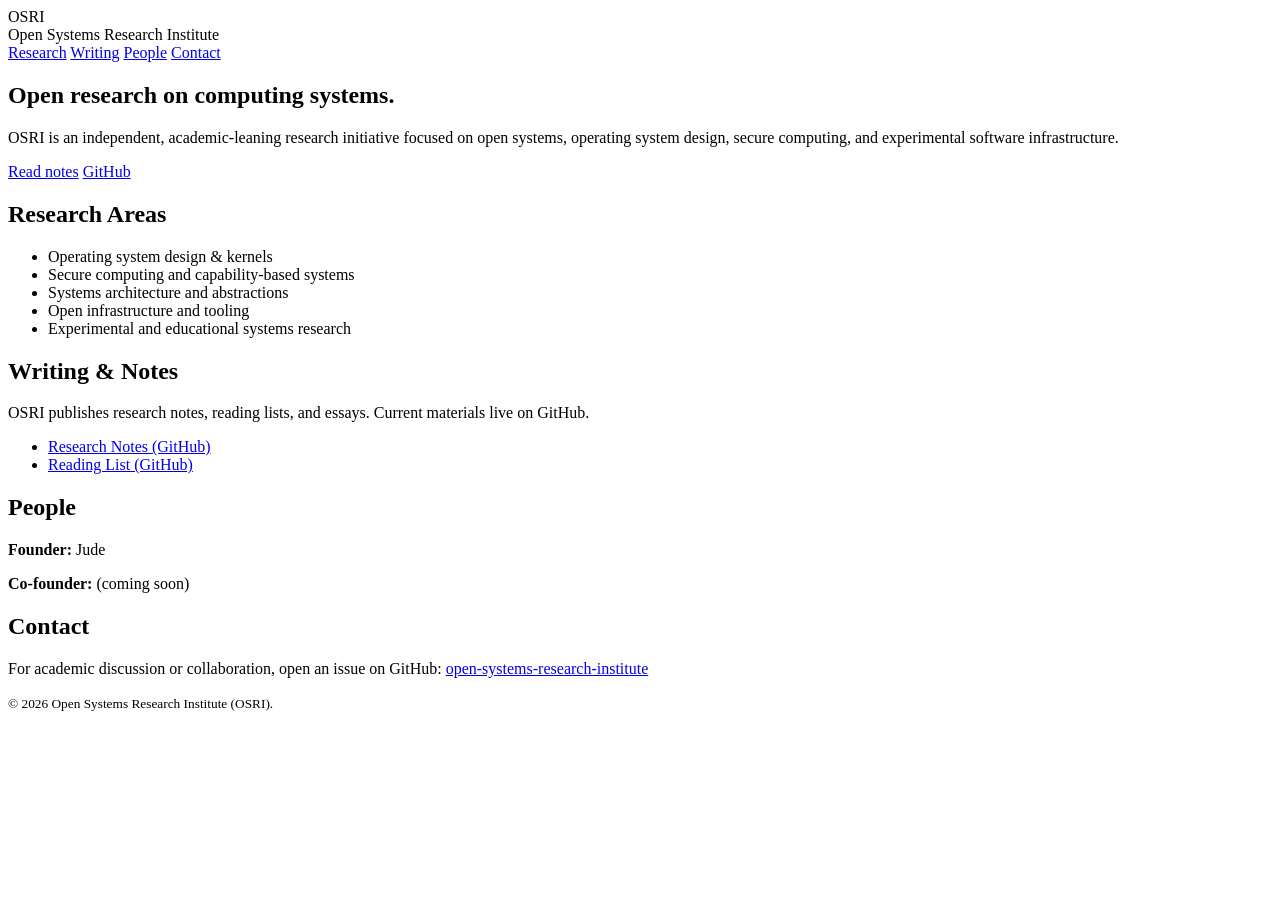
==== index.html @ 353d2239 "Create index.html Add initial website homepage" ====
<!doctype html>
<html lang="en">
<head>
  <meta charset="utf-8" />
  <meta name="viewport" content="width=device-width,initial-scale=1" />
  <title>Open Systems Research Institute (OSRI)</title>
  <meta name="description" content="Independent, academic-leaning research initiative exploring open systems, OS design, and secure computing." />
  <link rel="stylesheet" href="styles.css" />
</head>
<body>
  <header class="header">
    <div class="container">
      <div class="brand">
        <div class="mark">OSRI</div>
        <div class="name">Open Systems Research Institute</div>
      </div>
      <nav class="nav">
        <a href="#research">Research</a>
        <a href="#writing">Writing</a>
        <a href="#people">People</a>
        <a href="#contact">Contact</a>
      </nav>
    </div>
  </header>

  <main>
    <section class="hero">
      <div class="container">
        <h1>Open research on computing systems.</h1>
        <p>
          OSRI is an independent, academic-leaning research initiative focused on open systems,
          operating system design, secure computing, and experimental software infrastructure.
        </p>
        <div class="cta">
          <a class="button" href="#writing">Read notes</a>
          <a class="button outline" href="https://github.com/open-systems-research-institute" target="_blank" rel="noreferrer">GitHub</a>
        </div>
      </div>
    </section>

    <section id="research" class="section">
      <div class="container">
        <h2>Research Areas</h2>
        <ul class="list">
          <li>Operating system design & kernels</li>
          <li>Secure computing and capability-based systems</li>
          <li>Systems architecture and abstractions</li>
          <li>Open infrastructure and tooling</li>
          <li>Experimental and educational systems research</li>
        </ul>
      </div>
    </section>

    <section id="writing" class="section alt">
      <div class="container">
        <h2>Writing & Notes</h2>
        <p>
          OSRI publishes research notes, reading lists, and essays. Current materials live on GitHub.
        </p>
        <ul class="list">
          <li><a href="https://github.com/open-systems-research-institute" target="_blank" rel="noreferrer">Research Notes (GitHub)</a></li>
          <li><a href="https://github.com/open-systems-research-institute" target="_blank" rel="noreferrer">Reading List (GitHub)</a></li>
        </ul>
      </div>
    </section>

    <section id="people" class="section">
      <div class="container">
        <h2>People</h2>
        <p><strong>Founder:</strong> Jude</p>
        <p><strong>Co-founder:</strong> (coming soon)</p>
      </div>
    </section>

    <section id="contact" class="section alt">
      <div class="container">
        <h2>Contact</h2>
        <p>
          For academic discussion or collaboration, open an issue on GitHub:
          <a href="https://github.com/open-systems-research-institute" target="_blank" rel="noreferrer">open-systems-research-institute</a>
        </p>
      </div>
    </section>
  </main>

  <footer class="footer">
    <div class="container">
      <small>© <span id="year"></span> Open Systems Research Institute (OSRI).</small>
    </div>
  </footer>

  <script>
    document.getElementById("year").textContent = new Date().getFullYear();
  </script>
</body>
</html>
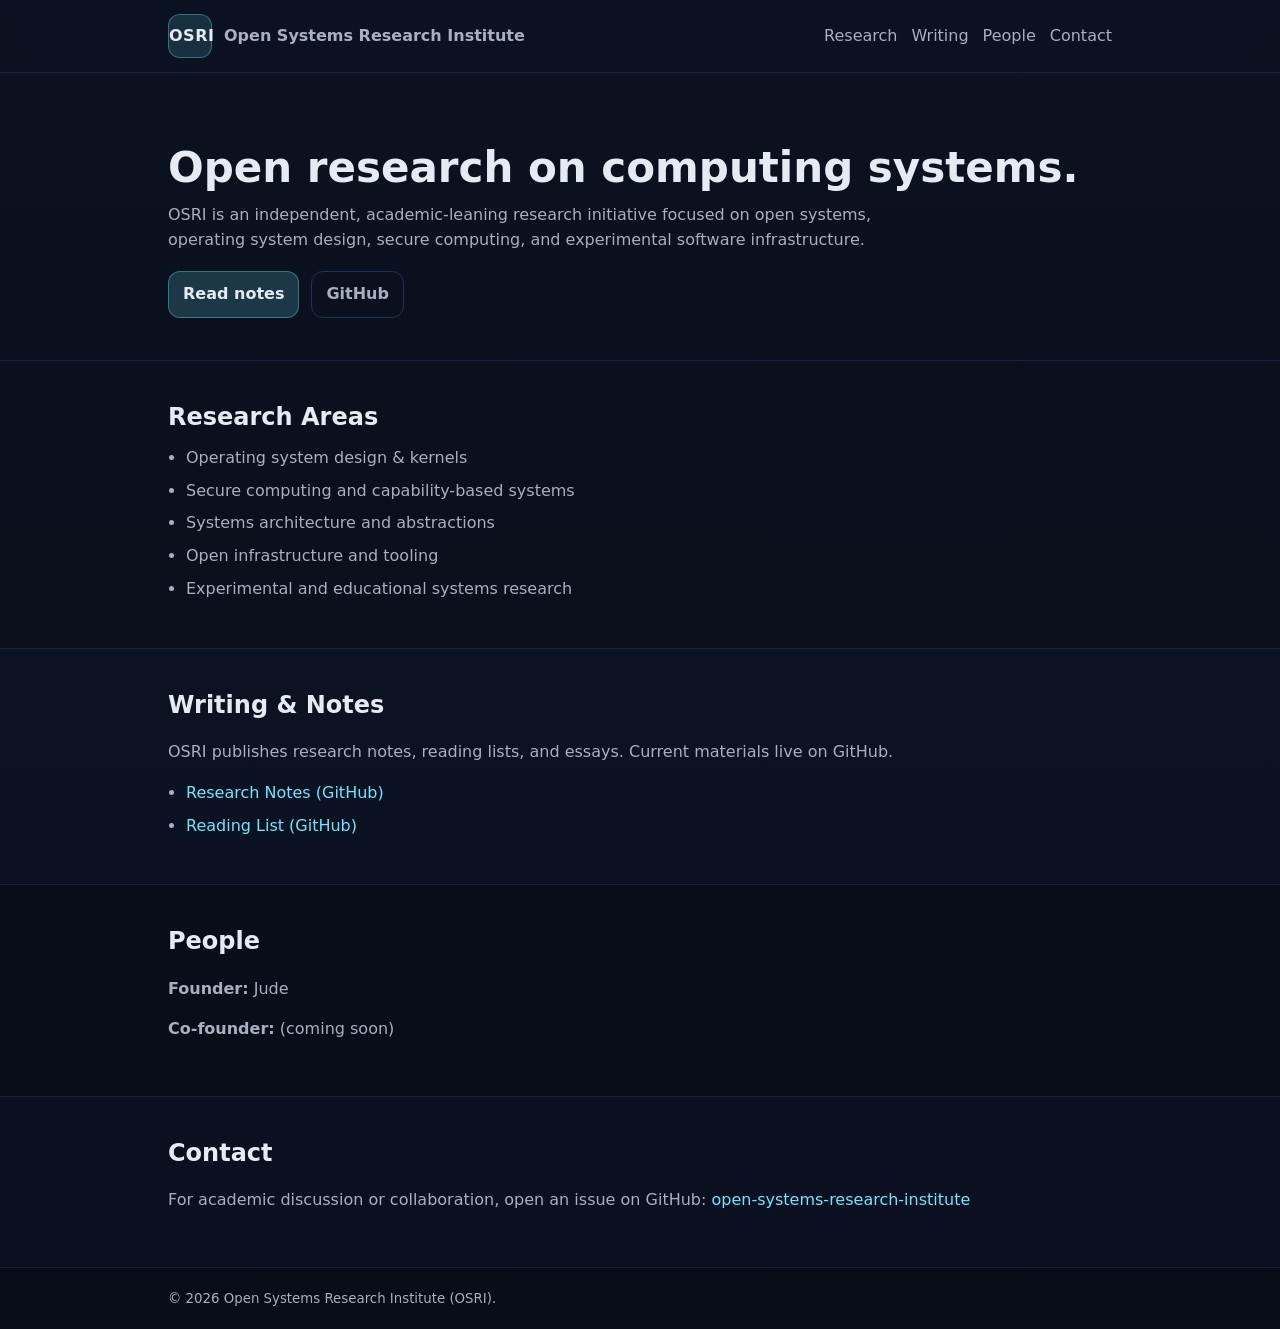
==== commit 18c67333: "Update index.html Link website to OSRI notes and reading" ====
--- a/index.html
+++ b/index.html
@@ -57,10 +57,19 @@
         <p>
           OSRI publishes research notes, reading lists, and essays. Current materials live on GitHub.
         </p>
-        <ul class="list">
-          <li><a href="https://github.com/open-systems-research-institute" target="_blank" rel="noreferrer">Research Notes (GitHub)</a></li>
-          <li><a href="https://github.com/open-systems-research-institute" target="_blank" rel="noreferrer">Reading List (GitHub)</a></li>
-        </ul>
+     <ul class="list">
+  <li>
+    <a href="https://github.com/Open-Systems-Research-Institute/OSRI/tree/main/notes" target="_blank" rel="noreferrer">
+      Research Notes (GitHub)
+    </a>
+  </li>
+  <li>
+    <a href="https://github.com/Open-Systems-Research-Institute/OSRI/tree/main/reading" target="_blank" rel="noreferrer">
+      Reading List (GitHub)
+    </a>
+  </li>
+</ul>
+
       </div>
     </section>
 
--- a/styles.css
+++ b/styles.css
@@ -0,0 +1,80 @@
+:root{
+  --bg:#0b1220;
+  --fg:#e6eaf2;
+  --muted:#a7b0c0;
+  --card:#0f1930;
+  --line:#223055;
+  --accent:#6ee7ff;
+}
+
+*{box-sizing:border-box}
+html,body{margin:0;padding:0}
+body{
+  font-family: ui-sans-serif, system-ui, -apple-system, Segoe UI, Roboto, Arial, sans-serif;
+  background: linear-gradient(180deg, var(--bg), #070c16);
+  color:var(--fg);
+  line-height:1.55;
+}
+
+a{color:var(--accent);text-decoration:none}
+a:hover{text-decoration:underline}
+
+.container{max-width:980px;margin:0 auto;padding:0 18px}
+
+.header{
+  position:sticky;top:0;
+  backdrop-filter: blur(10px);
+  background: rgba(11,18,32,.75);
+  border-bottom:1px solid rgba(34,48,85,.6);
+}
+
+.header .container{
+  display:flex;align-items:center;justify-content:space-between;
+  padding:14px 18px;
+  gap:16px;
+}
+
+.brand{display:flex;align-items:baseline;gap:12px}
+.mark{
+  width:44px;height:44px;border-radius:12px;
+  display:grid;place-items:center;
+  background: rgba(110,231,255,.14);
+  border:1px solid rgba(110,231,255,.35);
+  font-weight:800;letter-spacing:.5px;
+}
+.name{font-weight:650;color:var(--muted)}
+
+.nav{display:flex;gap:14px;flex-wrap:wrap}
+.nav a{color:var(--muted)}
+.nav a:hover{color:var(--fg)}
+
+.hero{padding:72px 0 42px}
+.hero h1{font-size:42px;line-height:1.1;margin:0 0 12px}
+.hero p{max-width:70ch;color:var(--muted);margin:0 0 18px}
+
+.cta{display:flex;gap:12px;flex-wrap:wrap}
+.button{
+  display:inline-block;padding:10px 14px;border-radius:12px;
+  background: rgba(110,231,255,.18);
+  border:1px solid rgba(110,231,255,.35);
+  color:var(--fg);font-weight:650;
+}
+.button.outline{
+  background:transparent;
+  border:1px solid rgba(34,48,85,1);
+  color:var(--muted);
+}
+
+.section{padding:38px 0;border-top:1px solid rgba(34,48,85,.55)}
+.section.alt{background: rgba(15,25,48,.35)}
+.section h2{margin:0 0 10px}
+.section p{color:var(--muted);max-width:80ch}
+
+.list{margin:10px 0 0;padding-left:18px;color:var(--muted)}
+.list li{margin:8px 0}
+
+.footer{
+  border-top:1px solid rgba(34,48,85,.55);
+  padding:18px 0;
+  color:var(--muted);
+}
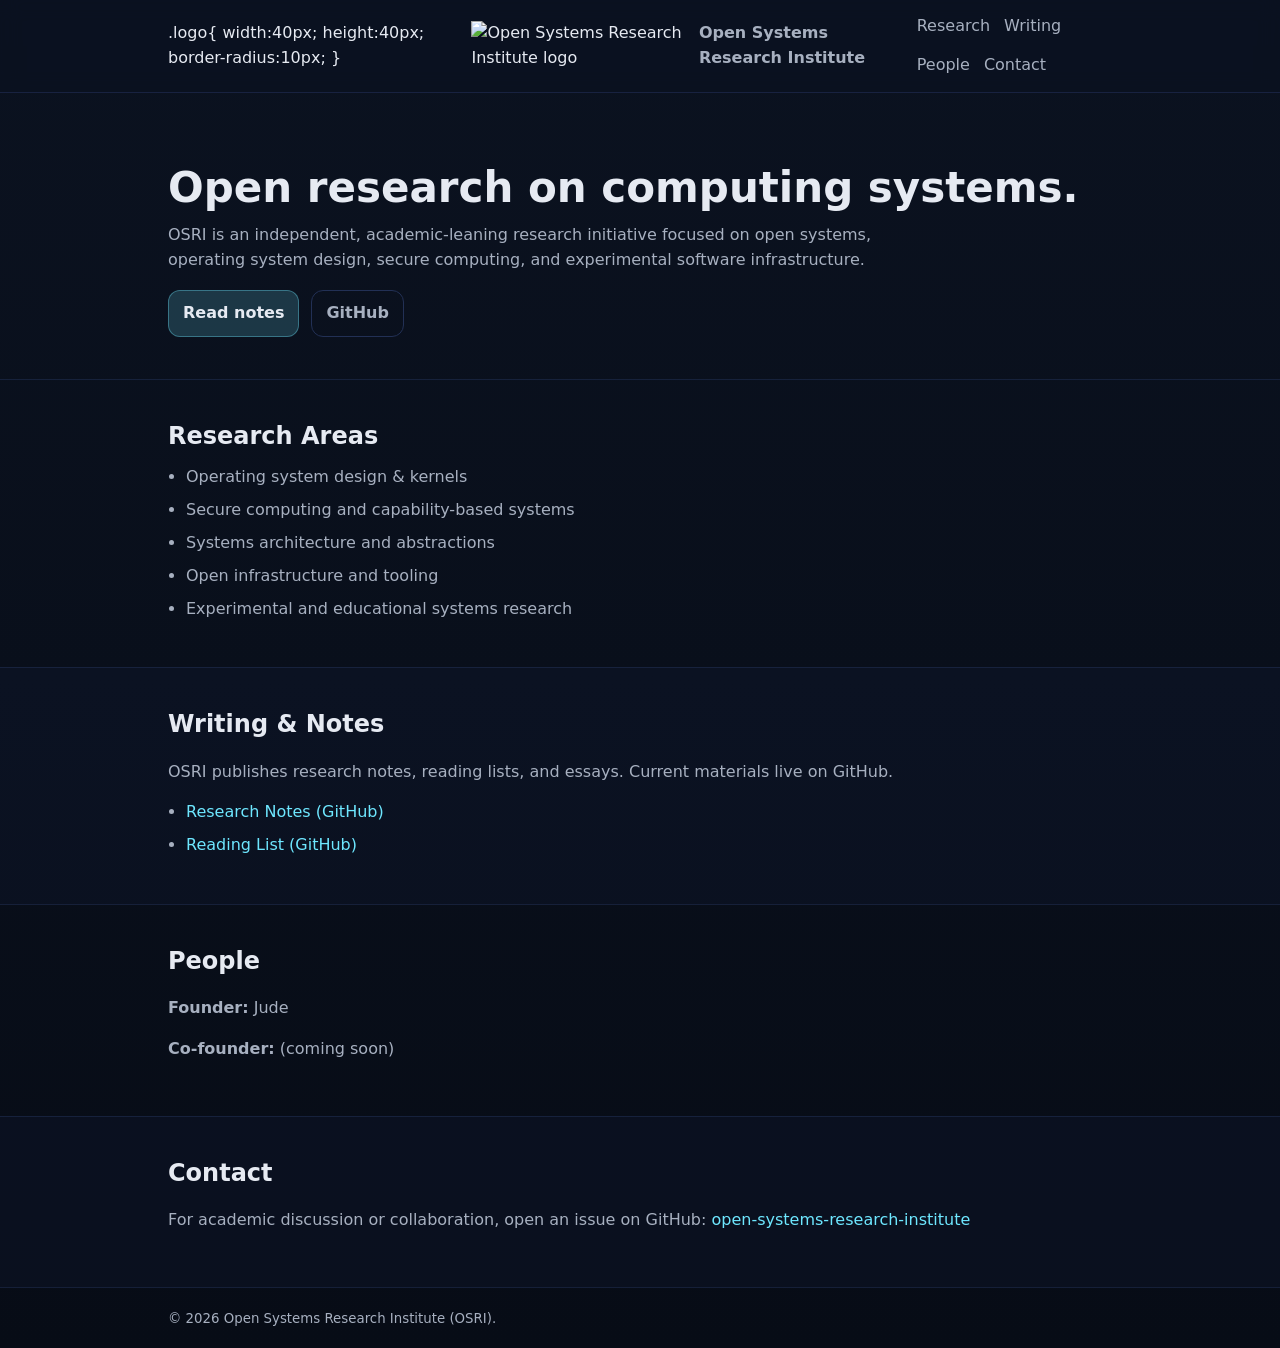
==== commit 58c2b19d: "Update index.html Add OSRI logo to header" ====
--- a/index.html
+++ b/index.html
@@ -10,10 +10,16 @@
 <body>
   <header class="header">
     <div class="container">
-      <div class="brand">
-        <div class="mark">OSRI</div>
-        <div class="name">Open Systems Research Institute</div>
-      </div>
+    <div class="brand">.logo{
+  width:40px;
+  height:40px;
+  border-radius:10px;
+}
+
+  <img src="logo.png" alt="Open Systems Research Institute logo" class="logo" />
+  <div class="name">Open Systems Research Institute</div>
+</div>
+
       <nav class="nav">
         <a href="#research">Research</a>
         <a href="#writing">Writing</a>
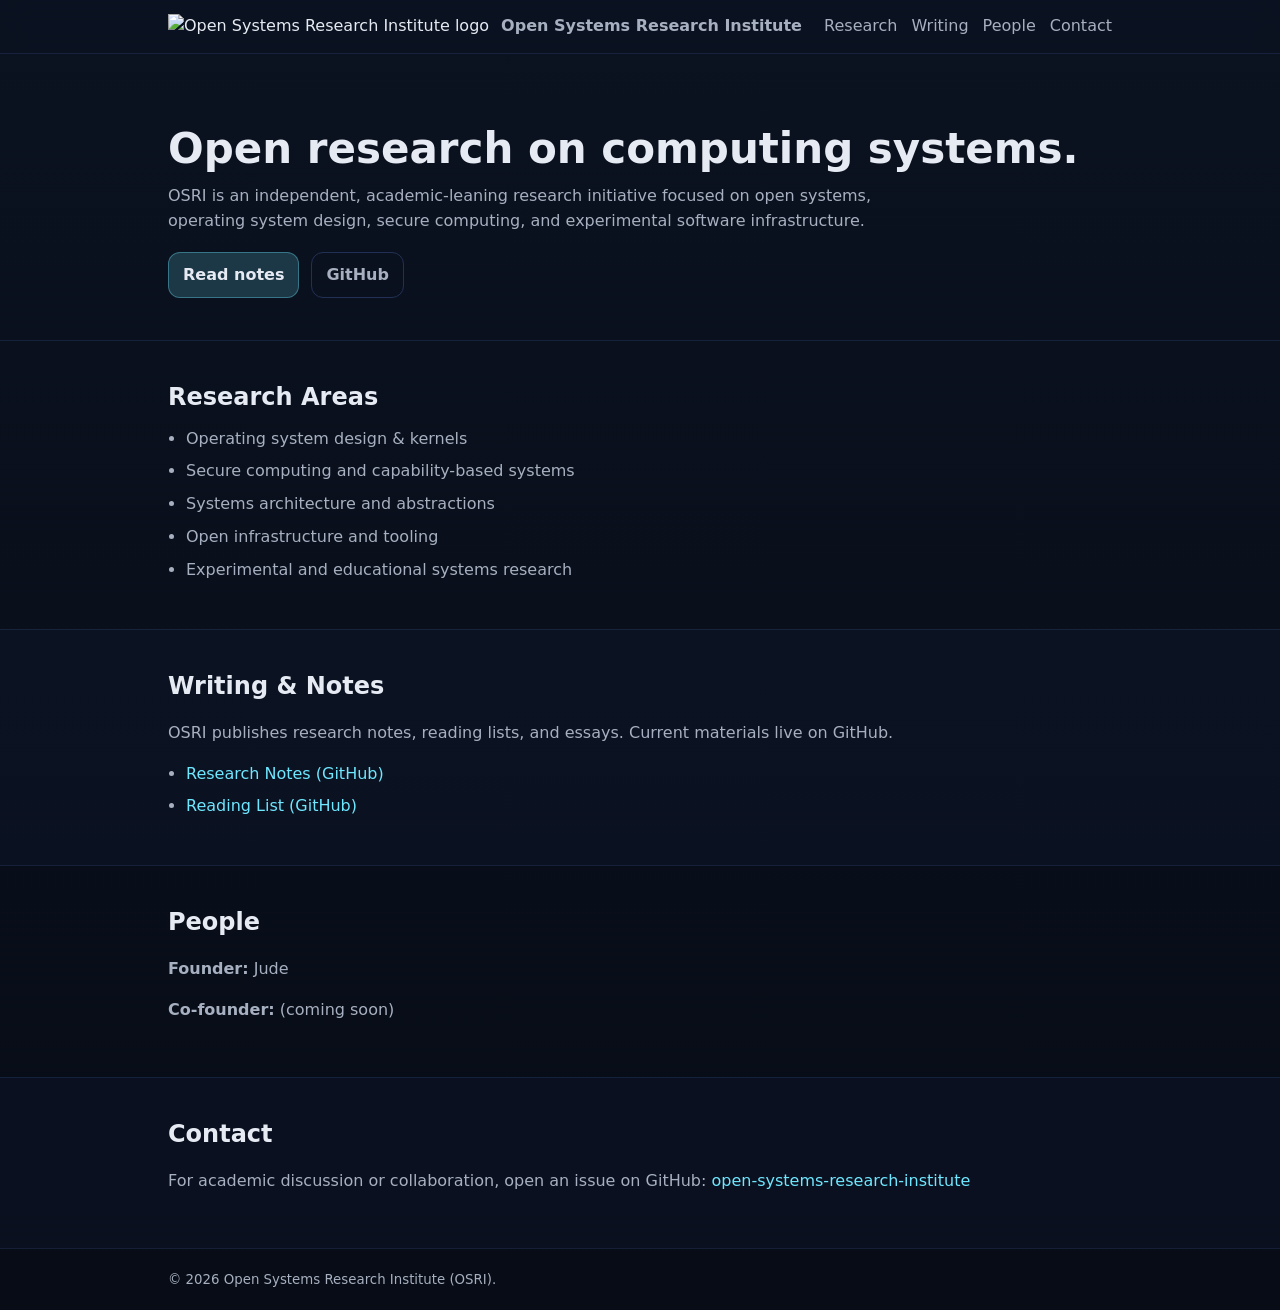
==== commit a434e279: "Update index.html Fix header logo HTML" ====
--- a/index.html
+++ b/index.html
@@ -10,11 +10,7 @@
 <body>
   <header class="header">
     <div class="container">
-    <div class="brand">.logo{
-  width:40px;
-  height:40px;
-  border-radius:10px;
-}
+    <div class="brand">
 
   <img src="logo.png" alt="Open Systems Research Institute logo" class="logo" />
   <div class="name">Open Systems Research Institute</div>
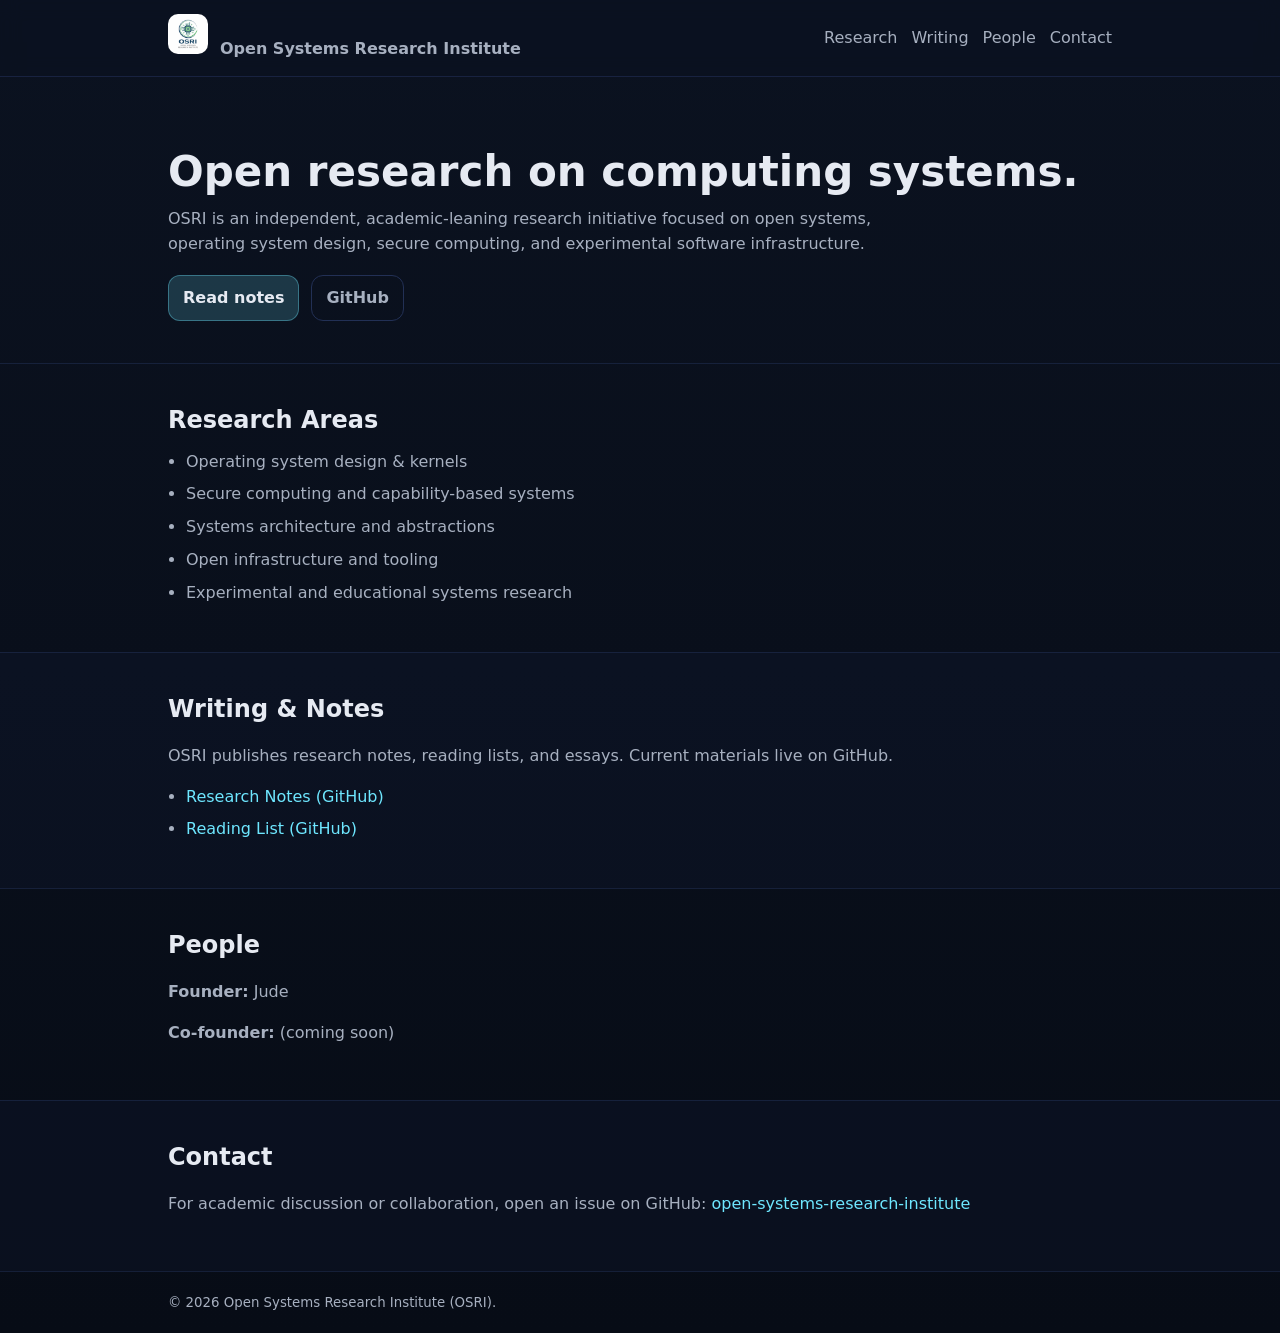
==== commit 9e0b773e: "Update index.html" ====
--- a/index.html
+++ b/index.html
@@ -13,6 +13,7 @@
     <div class="brand">
 
   <img src="logo.png" alt="Open Systems Research Institute logo" class="logo" />
+
   <div class="name">Open Systems Research Institute</div>
 </div>
 
--- a/styles.css
+++ b/styles.css
@@ -5,6 +5,11 @@
   --card:#0f1930;
   --line:#223055;
   --accent:#6ee7ff;
+}
+.logo {
+  width: 40px;
+  height: 40px;
+  border-radius: 10px;
 }
 
 *{box-sizing:border-box}
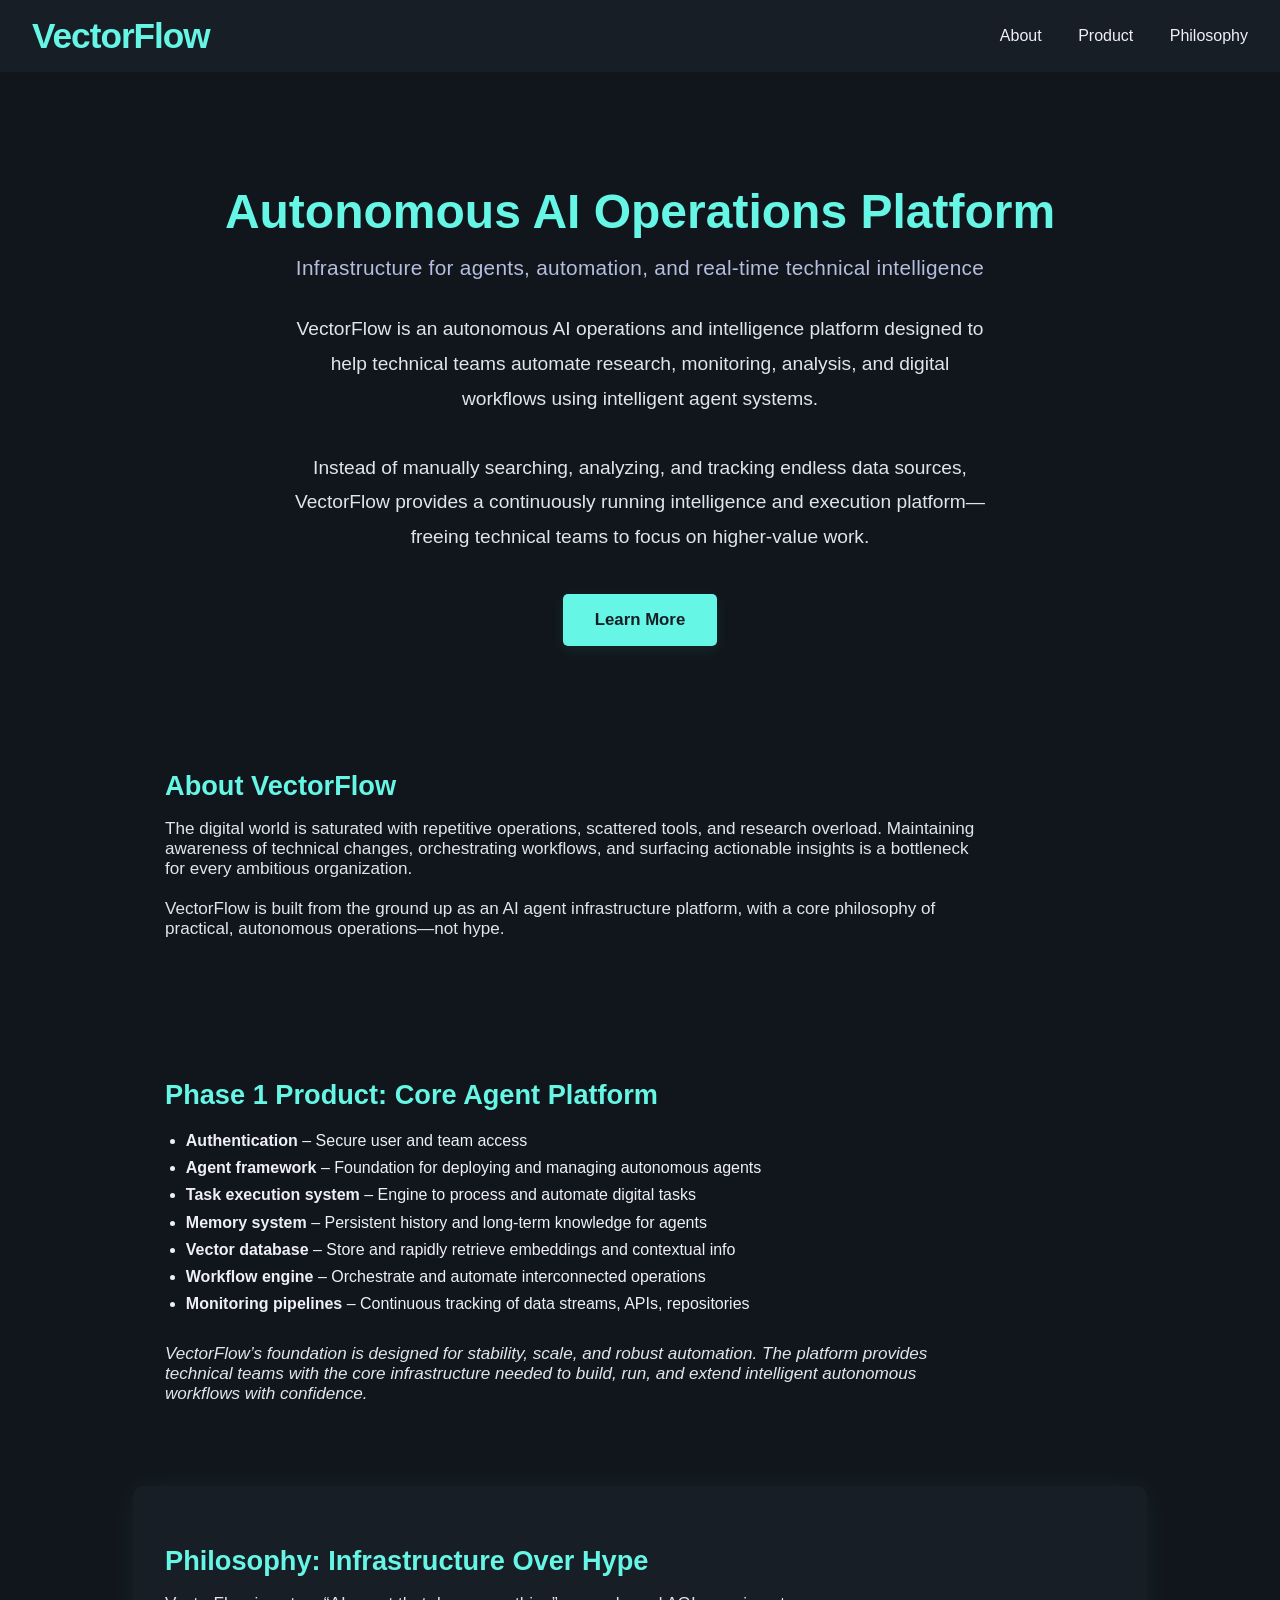
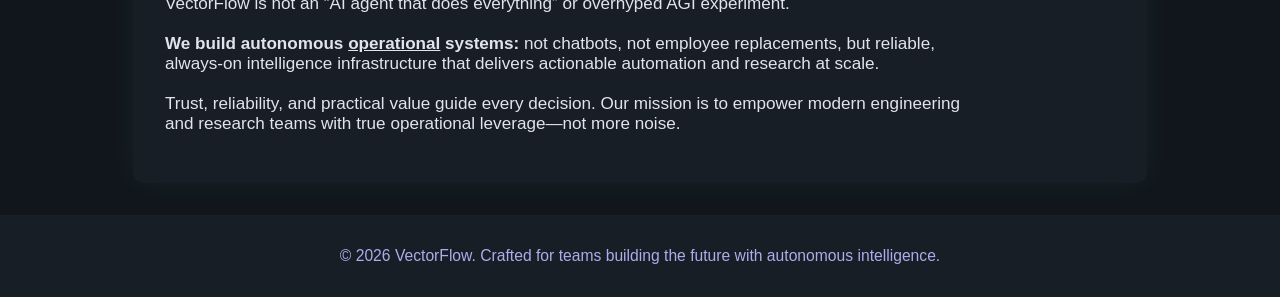
==== commit 383cb941: "Rebrand homepage and core structure to VectorFlow and update to match Phase 1 operational AI platfor" ====
--- a/index.html
+++ b/index.html
@@ -1,108 +1,185 @@
-<!doctype html>
+<!DOCTYPE html>
 <html lang="en">
 <head>
-  <meta charset="utf-8" />
-  <meta name="viewport" content="width=device-width,initial-scale=1" />
-  <title>Open Systems Research Institute (OSRI)</title>
-  <meta name="description" content="Independent, academic-leaning research initiative exploring open systems, OS design, and secure computing." />
-  <link rel="stylesheet" href="styles.css" />
+  <meta charset="UTF-8">
+  <title>VectorFlow – Autonomous AI Operations Platform</title>
+  <meta name="description" content="VectorFlow is an autonomous AI operations and intelligence platform empowering technical teams to automate research, monitoring, analysis, and digital workflows using intelligent agent systems.">
+  <meta name="viewport" content="width=device-width, initial-scale=1">
+  <link rel="icon" href="favicon.ico" type="image/x-icon">
+  <style>
+    body {
+      font-family: 'Inter', Arial, sans-serif;
+      margin: 0;
+      background: #11161c;
+      color: #efeef9;
+    }
+    header {
+      background: #181e25;
+      padding: 1rem 2rem;
+      display: flex;
+      align-items: center;
+      justify-content: space-between;
+    }
+    .logo {
+      font-size: 2.2rem;
+      font-weight: 700;
+      color: #65f6e6;
+      letter-spacing: -1px;
+    }
+    nav a {
+      color: #efeef9;
+      text-decoration: none;
+      margin-left: 2rem;
+      font-weight: 500;
+      transition: color 0.2s;
+    }
+    nav a:hover { color: #65f6e6; }
+    .hero {
+      padding: 5rem 2rem 2rem 2rem;
+      text-align: center;
+    }
+    .hero h1 {
+      font-size: 3rem;
+      color: #65f6e6;
+      margin-bottom: 1rem;
+    }
+    .hero h2 {
+      font-size: 1.3rem;
+      font-weight: 400;
+      color: #b5bede;
+      margin-bottom: 2rem;
+      letter-spacing: 0.3px;
+    }
+    .hero p {
+      font-size: 1.2rem;
+      max-width: 700px;
+      margin: 0 auto 2.5rem auto;
+      color: #e1e4ed;
+      line-height: 1.8;
+    }
+    .cta {
+      display: inline-block;
+      background: #65f6e6;
+      color: #181e25;
+      font-weight: 700;
+      padding: 1rem 2rem;
+      border-radius: 5px;
+      font-size: 1.05rem;
+      text-decoration: none;
+      box-shadow: 0 4px 16px rgba(80,250,214,0.08);
+      transition: background 0.2s;
+    }
+    .cta:hover { background: #2de1a2; }
+    section {
+      padding: 4rem 2rem 2rem 2rem;
+      max-width: 950px;
+      margin: 0 auto;
+    }
+    section h3 {
+      color: #65f6e6;
+      margin-bottom: 1rem;
+      font-weight: 700;
+      font-size: 1.7rem;
+    }
+    section ul {
+      padding-left: 1.3rem;
+      line-height: 1.7;
+      margin-bottom: 1.7rem;
+    }
+    section p {
+      color: #e1e4ed;
+      max-width: 820px;
+      font-size: 1.07rem;
+    }
+    .philosophy {
+      background: #181e25;
+      border-radius: 10px;
+      padding: 2rem;
+      margin-top: 2rem;
+      box-shadow: 0 0 30px rgba(80,250,214,0.06);
+    }
+
+    .footer {
+      margin: 2rem 0 0 0;
+      padding: 2rem 0;
+      background: #181e25;
+      text-align: center;
+      color: #adacec;
+      font-size: 0.98rem;
+    }
+
+    @media (max-width: 600px) {
+      header { flex-direction: column; align-items: flex-start; gap: 1rem; }
+      .hero, section { padding: 2.4rem 0.7rem 1.5rem 0.7rem; }
+      .hero h1 { font-size: 2.1rem; }
+      .hero h2 { font-size: 1rem; }
+    }
+  </style>
 </head>
 <body>
-  <header class="header">
-    <div class="container">
-    <div class="brand">
-
-  <img src="logo.png" alt="Open Systems Research Institute logo" class="logo" />
-
-  <div class="name">Open Systems Research Institute</div>
-</div>
-
-      <nav class="nav">
-        <a href="#research">Research</a>
-        <a href="#writing">Writing</a>
-        <a href="#people">People</a>
-        <a href="#contact">Contact</a>
-      </nav>
-    </div>
+  <header>
+    <div class="logo">VectorFlow</div>
+    <nav>
+      <a href="#about">About</a>
+      <a href="#product">Product</a>
+      <a href="#philosophy">Philosophy</a>
+      <!-- More links as you add docs/demo/etc -->
+    </nav>
   </header>
 
   <main>
-    <section class="hero">
-      <div class="container">
-        <h1>Open research on computing systems.</h1>
-        <p>
-          OSRI is an independent, academic-leaning research initiative focused on open systems,
-          operating system design, secure computing, and experimental software infrastructure.
-        </p>
-        <div class="cta">
-          <a class="button" href="#writing">Read notes</a>
-          <a class="button outline" href="https://github.com/open-systems-research-institute" target="_blank" rel="noreferrer">GitHub</a>
-        </div>
-      </div>
+    <div class="hero">
+      <h1>Autonomous AI Operations Platform</h1>
+      <h2>Infrastructure for agents, automation, and real-time technical intelligence</h2>
+      <p>
+        VectorFlow is an autonomous AI operations and intelligence platform designed to help technical teams automate research, monitoring, analysis, and digital workflows using intelligent agent systems.
+        <br><br>
+        Instead of manually searching, analyzing, and tracking endless data sources, VectorFlow provides a continuously running intelligence and execution platform—freeing technical teams to focus on higher-value work.
+      </p>
+      <a class="cta" href="#product">Learn More</a>
+    </div>
+
+    <section id="about">
+      <h3>About VectorFlow</h3>
+      <p>
+        The digital world is saturated with repetitive operations, scattered tools, and research overload. 
+        Maintaining awareness of technical changes, orchestrating workflows, and surfacing actionable insights is a bottleneck for every ambitious organization.
+        <br><br>
+        VectorFlow is built from the ground up as an AI agent infrastructure platform, with a core philosophy of practical, autonomous operations—not hype. 
+      </p>
     </section>
 
-    <section id="research" class="section">
-      <div class="container">
-        <h2>Research Areas</h2>
-        <ul class="list">
-          <li>Operating system design & kernels</li>
-          <li>Secure computing and capability-based systems</li>
-          <li>Systems architecture and abstractions</li>
-          <li>Open infrastructure and tooling</li>
-          <li>Experimental and educational systems research</li>
-        </ul>
-      </div>
+    <section id="product">
+      <h3>Phase 1 Product: Core Agent Platform</h3>
+      <ul>
+        <li><strong>Authentication</strong> – Secure user and team access</li>
+        <li><strong>Agent framework</strong> – Foundation for deploying and managing autonomous agents</li>
+        <li><strong>Task execution system</strong> – Engine to process and automate digital tasks</li>
+        <li><strong>Memory system</strong> – Persistent history and long-term knowledge for agents</li>
+        <li><strong>Vector database</strong> – Store and rapidly retrieve embeddings and contextual info</li>
+        <li><strong>Workflow engine</strong> – Orchestrate and automate interconnected operations</li>
+        <li><strong>Monitoring pipelines</strong> – Continuous tracking of data streams, APIs, repositories</li>
+      </ul>
+      <p>
+        <em>VectorFlow’s foundation is designed for stability, scale, and robust automation. The platform provides technical teams with the core infrastructure needed to build, run, and extend intelligent autonomous workflows with confidence.</em>
+      </p>
     </section>
 
-    <section id="writing" class="section alt">
-      <div class="container">
-        <h2>Writing & Notes</h2>
-        <p>
-          OSRI publishes research notes, reading lists, and essays. Current materials live on GitHub.
-        </p>
-     <ul class="list">
-  <li>
-    <a href="https://github.com/Open-Systems-Research-Institute/OSRI/tree/main/notes" target="_blank" rel="noreferrer">
-      Research Notes (GitHub)
-    </a>
-  </li>
-  <li>
-    <a href="https://github.com/Open-Systems-Research-Institute/OSRI/tree/main/reading" target="_blank" rel="noreferrer">
-      Reading List (GitHub)
-    </a>
-  </li>
-</ul>
-
-      </div>
-    </section>
-
-    <section id="people" class="section">
-      <div class="container">
-        <h2>People</h2>
-        <p><strong>Founder:</strong> Jude</p>
-        <p><strong>Co-founder:</strong> (coming soon)</p>
-      </div>
-    </section>
-
-    <section id="contact" class="section alt">
-      <div class="container">
-        <h2>Contact</h2>
-        <p>
-          For academic discussion or collaboration, open an issue on GitHub:
-          <a href="https://github.com/open-systems-research-institute" target="_blank" rel="noreferrer">open-systems-research-institute</a>
-        </p>
-      </div>
+    <section id="philosophy" class="philosophy">
+      <h3>Philosophy: Infrastructure Over Hype</h3>
+      <p>
+        VectorFlow is not an “AI agent that does everything” or overhyped AGI experiment.
+        <br><br>
+        <strong>We build autonomous <u>operational</u> systems:</strong>  
+        not chatbots, not employee replacements, but reliable, always-on intelligence infrastructure that delivers actionable automation and research at scale.
+        <br><br>
+        Trust, reliability, and practical value guide every decision. Our mission is to empower modern engineering and research teams with true operational leverage—not more noise.
+      </p>
     </section>
   </main>
 
   <footer class="footer">
-    <div class="container">
-      <small>© <span id="year"></span> Open Systems Research Institute (OSRI).</small>
-    </div>
+    &copy; 2026 VectorFlow. Crafted for teams building the future with autonomous intelligence.  
   </footer>
-
-  <script>
-    document.getElementById("year").textContent = new Date().getFullYear();
-  </script>
 </body>
 </html>
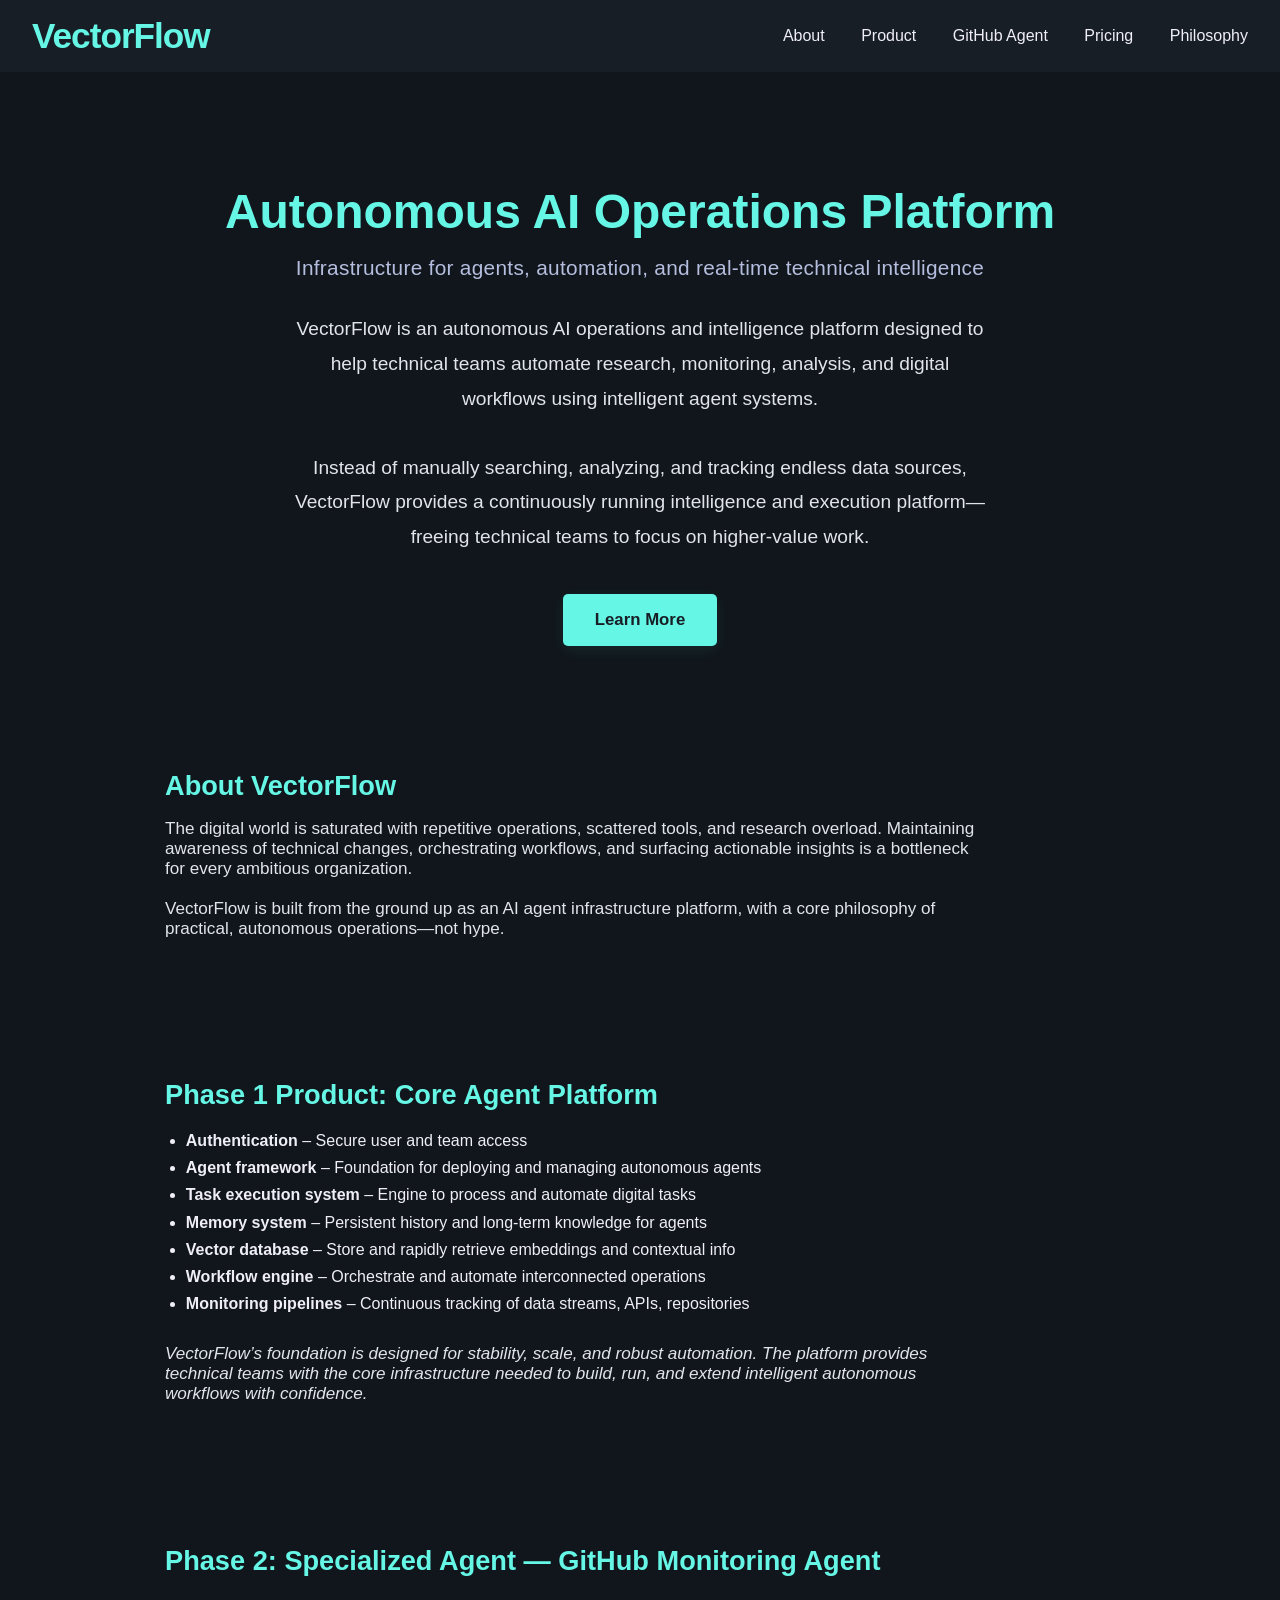
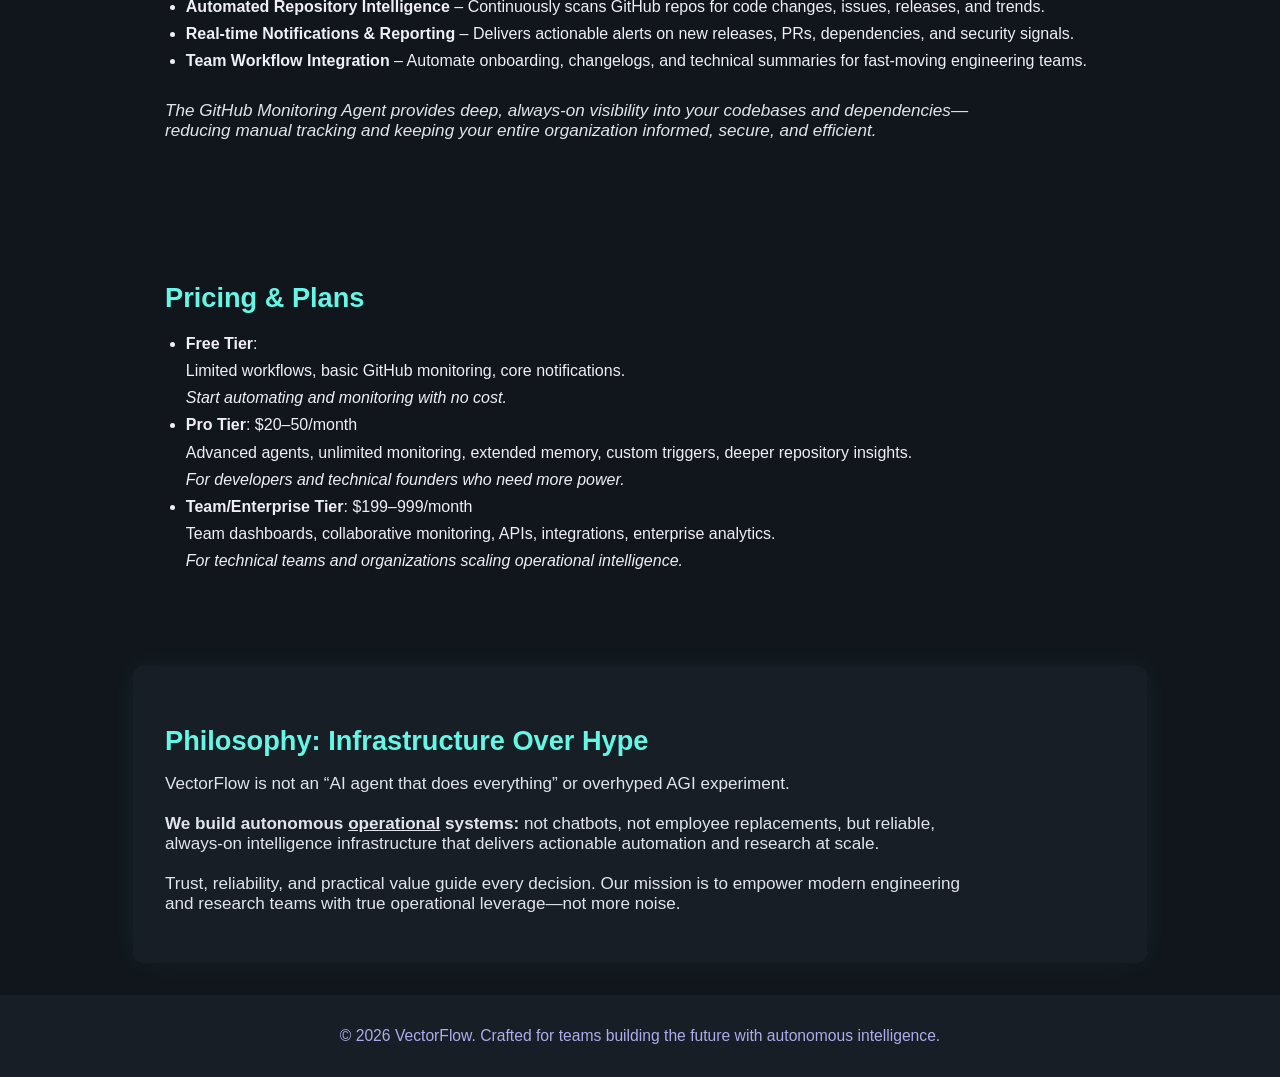
==== commit bb65e1bf: "Add Phase 2 GitHub Monitoring Agent section and Pricing/Monetization plans to homepage." ====
--- a/index.html
+++ b/index.html
@@ -98,7 +98,6 @@
       margin-top: 2rem;
       box-shadow: 0 0 30px rgba(80,250,214,0.06);
     }
-
     .footer {
       margin: 2rem 0 0 0;
       padding: 2rem 0;
@@ -107,7 +106,6 @@
       color: #adacec;
       font-size: 0.98rem;
     }
-
     @media (max-width: 600px) {
       header { flex-direction: column; align-items: flex-start; gap: 1rem; }
       .hero, section { padding: 2.4rem 0.7rem 1.5rem 0.7rem; }
@@ -122,11 +120,11 @@
     <nav>
       <a href="#about">About</a>
       <a href="#product">Product</a>
+      <a href="#github-agent">GitHub Agent</a>
+      <a href="#pricing">Pricing</a>
       <a href="#philosophy">Philosophy</a>
-      <!-- More links as you add docs/demo/etc -->
     </nav>
   </header>
-
   <main>
     <div class="hero">
       <h1>Autonomous AI Operations Platform</h1>
@@ -138,7 +136,6 @@
       </p>
       <a class="cta" href="#product">Learn More</a>
     </div>
-
     <section id="about">
       <h3>About VectorFlow</h3>
       <p>
@@ -148,7 +145,6 @@
         VectorFlow is built from the ground up as an AI agent infrastructure platform, with a core philosophy of practical, autonomous operations—not hype. 
       </p>
     </section>
-
     <section id="product">
       <h3>Phase 1 Product: Core Agent Platform</h3>
       <ul>
@@ -164,7 +160,25 @@
         <em>VectorFlow’s foundation is designed for stability, scale, and robust automation. The platform provides technical teams with the core infrastructure needed to build, run, and extend intelligent autonomous workflows with confidence.</em>
       </p>
     </section>
-
+    <section id="github-agent">
+      <h3>Phase 2: Specialized Agent — GitHub Monitoring Agent</h3>
+      <ul>
+        <li><strong>Automated Repository Intelligence</strong> – Continuously scans GitHub repos for code changes, issues, releases, and trends.</li>
+        <li><strong>Real-time Notifications & Reporting</strong> – Delivers actionable alerts on new releases, PRs, dependencies, and security signals.</li>
+        <li><strong>Team Workflow Integration</strong> – Automate onboarding, changelogs, and technical summaries for fast-moving engineering teams.</li>
+      </ul>
+      <p>
+        <em>The GitHub Monitoring Agent provides deep, always-on visibility into your codebases and dependencies—reducing manual tracking and keeping your entire organization informed, secure, and efficient.</em>
+      </p>
+    </section>
+    <section id="pricing">
+      <h3>Pricing & Plans</h3>
+      <ul>
+        <li><strong>Free Tier</strong>:<br>Limited workflows, basic GitHub monitoring, core notifications.<br><i>Start automating and monitoring with no cost.</i></li>
+        <li><strong>Pro Tier</strong>: $20–50/month<br>Advanced agents, unlimited monitoring, extended memory, custom triggers, deeper repository insights.<br><i>For developers and technical founders who need more power.</i></li>
+        <li><strong>Team/Enterprise Tier</strong>: $199–999/month<br>Team dashboards, collaborative monitoring, APIs, integrations, enterprise analytics.<br><i>For technical teams and organizations scaling operational intelligence.</i></li>
+      </ul>
+    </section>
     <section id="philosophy" class="philosophy">
       <h3>Philosophy: Infrastructure Over Hype</h3>
       <p>
@@ -177,9 +191,8 @@
       </p>
     </section>
   </main>
-
   <footer class="footer">
-    &copy; 2026 VectorFlow. Crafted for teams building the future with autonomous intelligence.  
+    &copy; 2026 VectorFlow. Crafted for teams building the future with autonomous intelligence.
   </footer>
 </body>
 </html>
